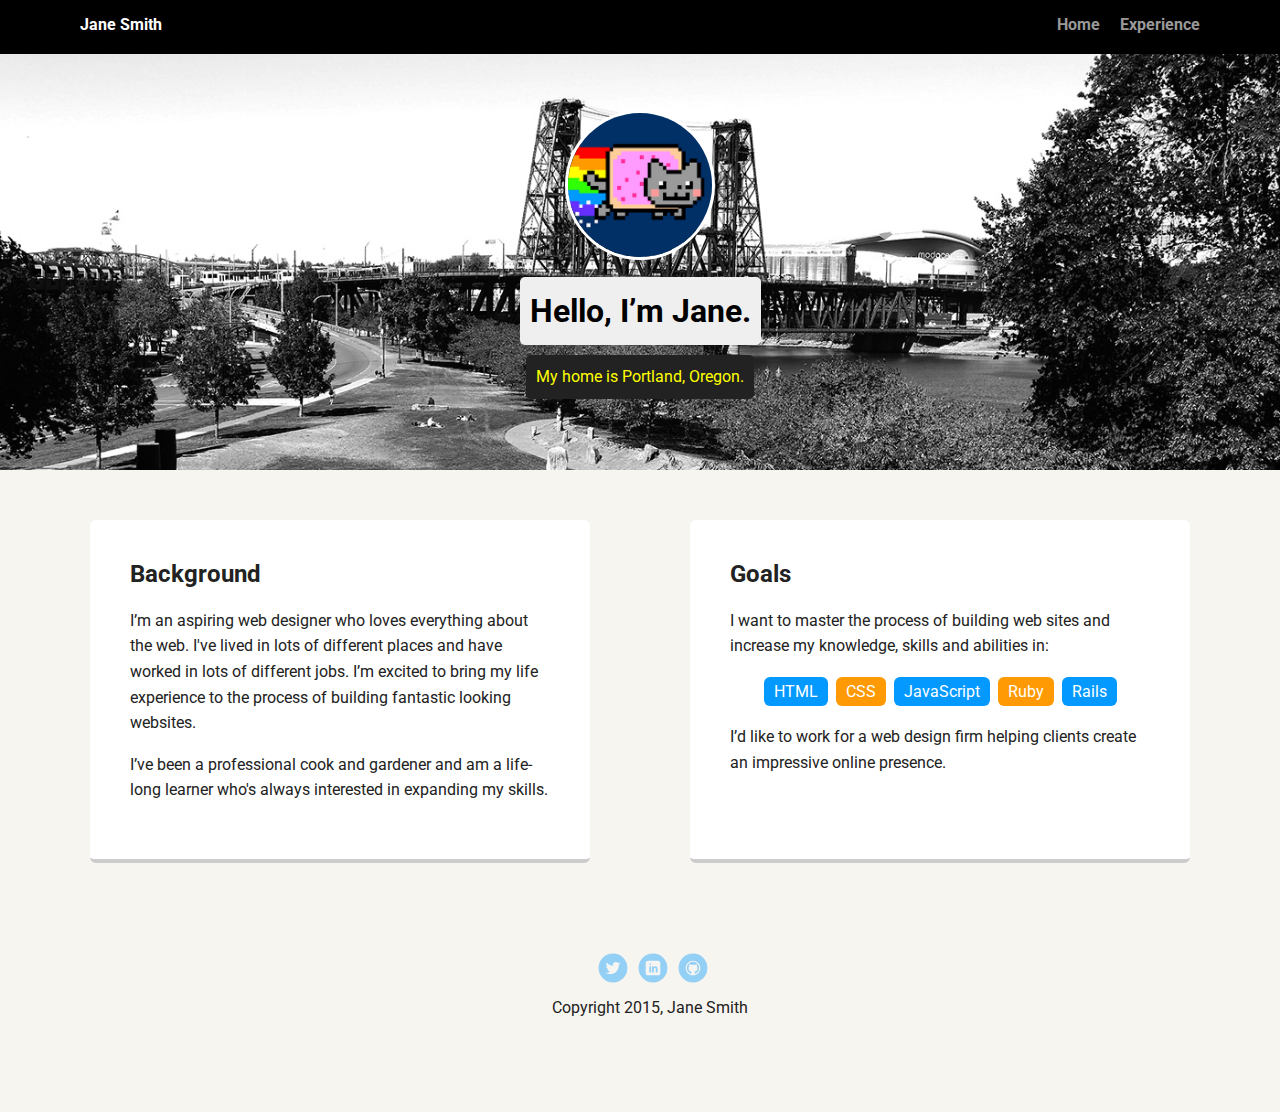
==== portfolio_update_v1/index.html @ b8301a28 "origional project file" ====
<!doctype html>
<html lang="en">
<head>
  <meta charset="utf-8">
  <title>Jane Smith's Profile</title>
  <meta name="viewport" content="width=device-width, initial-scale=1.0">
  <link rel="stylesheet" href="styles.css">
  <link href="https://fonts.googleapis.com/css?family=Muli%7CRoboto:400,300,500,700,900" rel="stylesheet"></head>
  <body>

    <div class="main-nav">
        <ul class="nav">
          <li class="name">Jane Smith</li>
          <li><a href="#">Home</a></li>
          <li><a href="#">Experience</a></li>
        </ul>
    </div>

    <header>
      <img src="images/me.png" alt="Drawing of Jane Smith" class="profile-image">
      <h1 class="tag name">Hello, I’m Jane.</h1>
      <p class="tag location">My home is Portland, Oregon.</p>
    </header>

    <main class="flex">
      <div class="card">
        <h2>Background</h2>
        <p>I’m an aspiring web designer who loves everything about the web. I've lived in lots of different places and have worked in lots of different jobs. I’m excited to bring my life experience to the process of building fantastic looking websites.</p>
        <p>I’ve been a professional cook and gardener and am a life-long learner who's always interested in expanding my skills.</p>
      </div> 

      <div class="card">
        <h2>Goals</h2>
        <p>I want to master the process of building web sites and increase my knowledge, skills and abilities in:</p>
        <ul class="skills">
          <li>HTML</li>
          <li>CSS</li>
          <li>JavaScript</li>
          <li>Ruby</li>
          <li>Rails</li>
        </ul>
        <p>I’d like to work for a web design firm helping clients create an impressive online presence.</p>
      </div> 

    </main>
    <footer>
      <ul>
        <li><a href="#" class="social twitter">Twitter</a></li>
        <li><a href="#" class="social linkedin">LinkedIn</a></li>
        <li><a href="#" class="social github">Github</a></li>
      </ul>
      <p class="copyright">Copyright 2015, Jane Smith</p>
    </footer>
  </body>
  </html>
---- portfolio_update_v1/styles.css ----
/* Global Layout Set-up */
* { 
  box-sizing: border-box;
}
  
body {
  margin: 0;
  padding: 0;
  text-align: center;
  font-family: 'Roboto', sans-serif;
  color: #222;
  background: #f7f5f0;
}
/* Link Styles */

a {
  text-decoration: none;
  color: #999;
}
a:hover {
  color: #6633ff;
}

/* Section Styles */

.main-nav {
  width: 100%;
  background: black;
  min-height: 30px;
  padding: 10px;
  position: fixed;
  text-align: center;
}
.nav {
  display: flex;
  justify-content: space-around;
  font-weight: 700;
  list-style-type: none;
  margin: 0 auto;
  padding: 0;
}

.nav .name {
    display: block;
    margin-right: auto;
    color: white;
}
.nav li {
  padding: 5px 10px 10px 10px;
}
.nav a {
  transition: all .5s;
}
.nav a:hover {
  color: white
}

header {
  text-align: center;
  background: url('images/portland.jpg') no-repeat top center ;
  background-size: cover;
  overflow: hidden;
  padding-top: 60px;
}
header {
  line-height: 1.5;
}
header .profile-image {
  margin-top: 50px;
  width: 150px;
  height: 150px;
  border-radius: 50%;
  border: 3px solid white;
  transition: all .5s;
}
header .profile-image:hover {
  transform: scale(1.2) rotate(5deg);
}
.tag {
  background-color: #efefef;
  color: black;
  padding: 10px;
  border-radius: 5px;
  display: table;
  margin: 10px auto;
} 
.location {
  background-color: #222;
  color: yellow;
}
.card {
  margin: 30px;
  padding: 20px 40px 40px;
  max-width: 500px;
  text-align: left;
  background: #fff;
  border-bottom: 4px solid #ccc;
  border-radius: 6px;
  transition: all .5s;
}
.card:hover {
  border-color: #ff99ff;
}

ul.skills {
  padding: 0;
  text-align: center;
}

.skills li {
  border-radius: 6px;
  display: inline-block;
  background: #ff9904;
  color: white;
  padding: 5px 10px;
  margin: 2px;
}

.skills li:nth-child(odd) {
  background: #0399ff;
}

footer {
  width: 100%;
  min-height: 30px;
  padding: 20px 0 40px 20px;
}

footer .copyright {
  top: -8px;
  font-size: .75em;
}

footer ul {
  list-style-type: none;
  margin: 0;
  padding: 0;
}

footer ul li {
  display: inline-block;
}

a.social {
  display: inline-block;
  text-indent: -9999px;
  margin-left: 5px;
  width: 30px;
  height: 30px;
  background-size: 30px 30px;
  opacity: .4;
  transition: all .5s;
}
a.twitter {
  background-image: url(images/twitter.svg);
}
a.linkedin {
  background-image: url(images/linkedin.svg);
}
a.github {
  background-image: url(images/github.svg);
}
a.social:hover {
  opacity: 1;
}
.clearfix {
  clear: both;
}

/* Styles for larger screens */
@media screen and (min-width: 720px) {
  
  .flex {
      display: -ms-flexbox;      /* TWEENER - IE 10 */
      display: flex; 
      max-width: 1200px;
      -ms-flex-pack: distribute;
      justify-content: space-around;
      margin: 0 auto;
  }

  header {
    min-height: 470px;
  }

  .nav {
    max-width: 1200px;
    padding: 0 30px;
  }


  main {
    padding-top: 20px;
  }

  main p {
    line-height: 1.6em;
  }

  footer {
    font-size: 1.3em;
    max-width: 1200px;
    margin: 40px auto;
  }

}
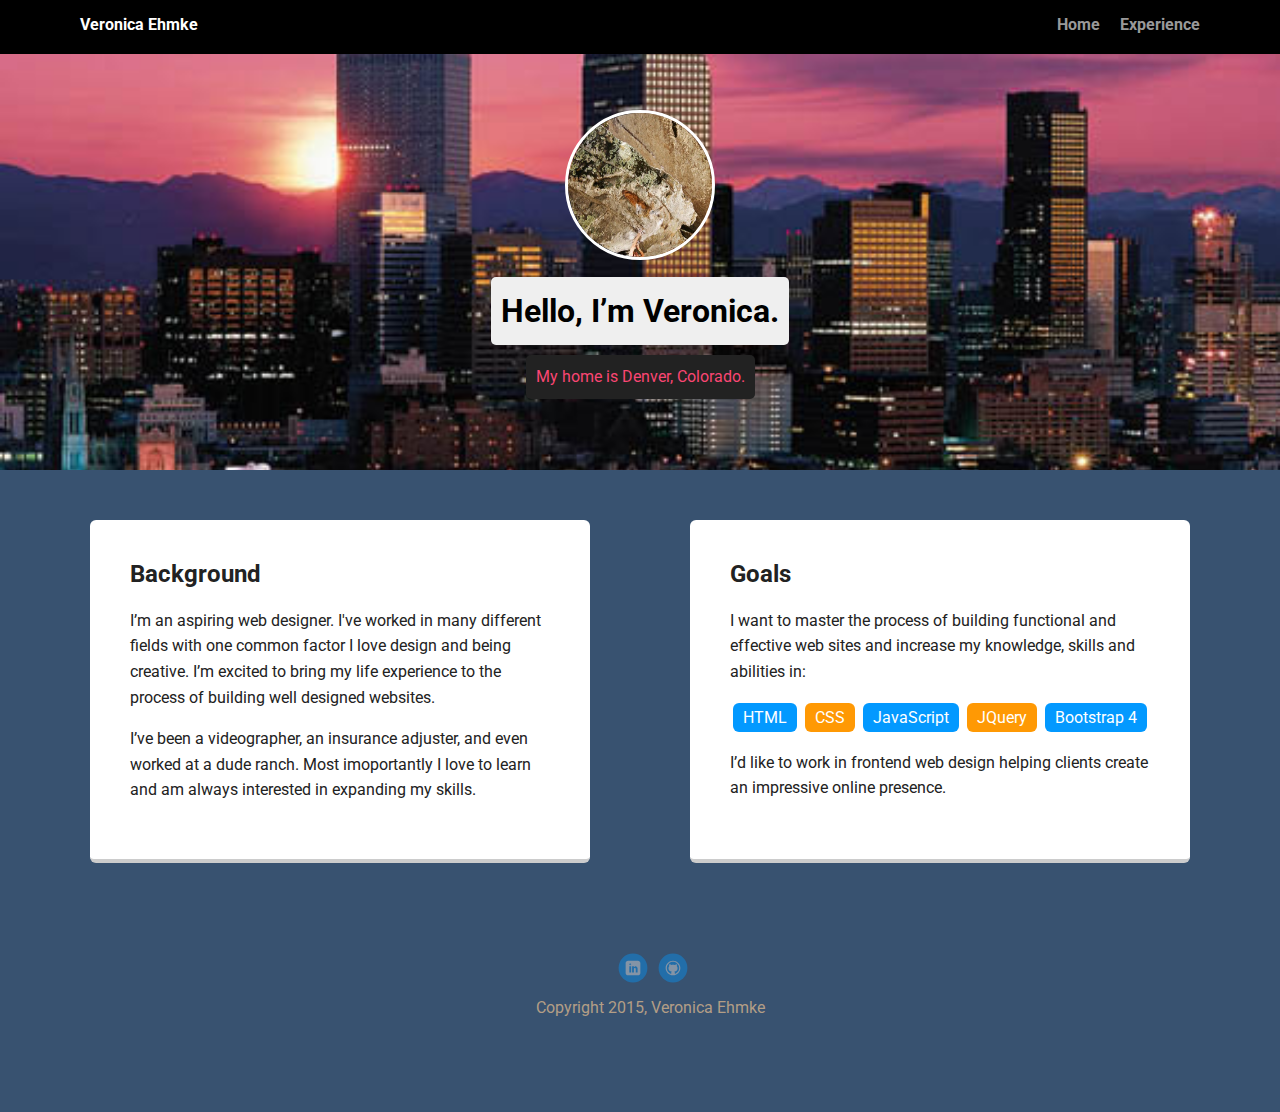
==== commit 420095d3: "updates to photos, color and text" ====
--- a/portfolio_update_v1/index.html
+++ b/portfolio_update_v1/index.html
@@ -2,7 +2,7 @@
 <html lang="en">
 <head>
   <meta charset="utf-8">
-  <title>Jane Smith's Profile</title>
+  <title>Veronica Ehmke's Profile</title>
   <meta name="viewport" content="width=device-width, initial-scale=1.0">
   <link rel="stylesheet" href="styles.css">
   <link href="https://fonts.googleapis.com/css?family=Muli%7CRoboto:400,300,500,700,900" rel="stylesheet"></head>
@@ -10,46 +10,45 @@
 
     <div class="main-nav">
         <ul class="nav">
-          <li class="name">Jane Smith</li>
-          <li><a href="#">Home</a></li>
-          <li><a href="#">Experience</a></li>
+          <li class="name">Veronica Ehmke</li>
+          <li><a href="index.html">Home</a></li>
+          <li><a href="experience.html">Experience</a></li>
         </ul>
     </div>
 
     <header>
-      <img src="images/me.png" alt="Drawing of Jane Smith" class="profile-image">
-      <h1 class="tag name">Hello, I’m Jane.</h1>
-      <p class="tag location">My home is Portland, Oregon.</p>
+      <img src="images/placeimg_640_480_people.jpg" alt="Photo of Veronica Ehmke" class="profile-image">
+      <h1 class="tag name">Hello, I’m Veronica.</h1>
+      <p class="tag location">My home is Denver, Colorado.</p>
     </header>
 
     <main class="flex">
       <div class="card">
         <h2>Background</h2>
-        <p>I’m an aspiring web designer who loves everything about the web. I've lived in lots of different places and have worked in lots of different jobs. I’m excited to bring my life experience to the process of building fantastic looking websites.</p>
-        <p>I’ve been a professional cook and gardener and am a life-long learner who's always interested in expanding my skills.</p>
-      </div> 
+        <p>I’m an aspiring web designer. I've worked in many different fields with one common factor I love design and being creative.  I’m excited to bring my life experience to the process of building well designed websites.</p>
+        <p>I’ve been a videographer, an insurance adjuster, and even worked at a dude ranch.  Most imoportantly I love to learn and am always interested in expanding my skills.</p>
+      </div>
 
       <div class="card">
         <h2>Goals</h2>
-        <p>I want to master the process of building web sites and increase my knowledge, skills and abilities in:</p>
+        <p>I want to master the process of building functional and effective web sites and increase my knowledge, skills and abilities in:</p>
         <ul class="skills">
           <li>HTML</li>
           <li>CSS</li>
           <li>JavaScript</li>
-          <li>Ruby</li>
-          <li>Rails</li>
+          <li>JQuery</li>
+          <li>Bootstrap 4</li>
         </ul>
-        <p>I’d like to work for a web design firm helping clients create an impressive online presence.</p>
-      </div> 
+        <p>I’d like to work in frontend web design helping clients create an impressive online presence.</p>
+      </div>
 
     </main>
     <footer>
       <ul>
-        <li><a href="#" class="social twitter">Twitter</a></li>
-        <li><a href="#" class="social linkedin">LinkedIn</a></li>
-        <li><a href="#" class="social github">Github</a></li>
+        <li><a href="www.linkedin.com/in/veronica-ehmke-1228a0161" target= "_blank" class="social linkedin">LinkedIn</a></li>
+        <li><a href="https://github.com/VeronicaE12" target= "_blank" class="social github">Github</a></li>
       </ul>
-      <p class="copyright">Copyright 2015, Jane Smith</p>
+      <p class="copyright">Copyright 2015, Veronica Ehmke</p>
     </footer>
   </body>
   </html>
--- a/portfolio_update_v1/styles.css
+++ b/portfolio_update_v1/styles.css
@@ -1,15 +1,16 @@
 /* Global Layout Set-up */
-* { 
+* {
   box-sizing: border-box;
 }
-  
+
 body {
   margin: 0;
   padding: 0;
   text-align: center;
   font-family: 'Roboto', sans-serif;
   color: #222;
-  background: #f7f5f0;
+  background: #385270;
+  background-image: url('images/purty-wood.png');
 }
 /* Link Styles */
 
@@ -26,6 +27,7 @@
 .main-nav {
   width: 100%;
   background: black;
+  background-image: url('images/rocky-wall.png');
   min-height: 30px;
   padding: 10px;
   position: fixed;
@@ -57,7 +59,7 @@
 
 header {
   text-align: center;
-  background: url('images/portland.jpg') no-repeat top center ;
+  background: url('images/denver-colorado.jpg') no-repeat top center;
   background-size: cover;
   overflow: hidden;
   padding-top: 60px;
@@ -83,10 +85,10 @@
   border-radius: 5px;
   display: table;
   margin: 10px auto;
-} 
+}
 .location {
   background-color: #222;
-  color: yellow;
+  color: #FA4673;
 }
 .card {
   margin: 30px;
@@ -99,7 +101,7 @@
   transition: all .5s;
 }
 .card:hover {
-  border-color: #ff99ff;
+  border-color: #FA4673;
 }
 
 ul.skills {
@@ -129,6 +131,7 @@
 footer .copyright {
   top: -8px;
   font-size: .75em;
+  color: #B39E86;
 }
 
 footer ul {
@@ -169,10 +172,10 @@
 
 /* Styles for larger screens */
 @media screen and (min-width: 720px) {
-  
+
   .flex {
       display: -ms-flexbox;      /* TWEENER - IE 10 */
-      display: flex; 
+      display: flex;
       max-width: 1200px;
       -ms-flex-pack: distribute;
       justify-content: space-around;
@@ -204,4 +207,3 @@
   }
 
 }
-
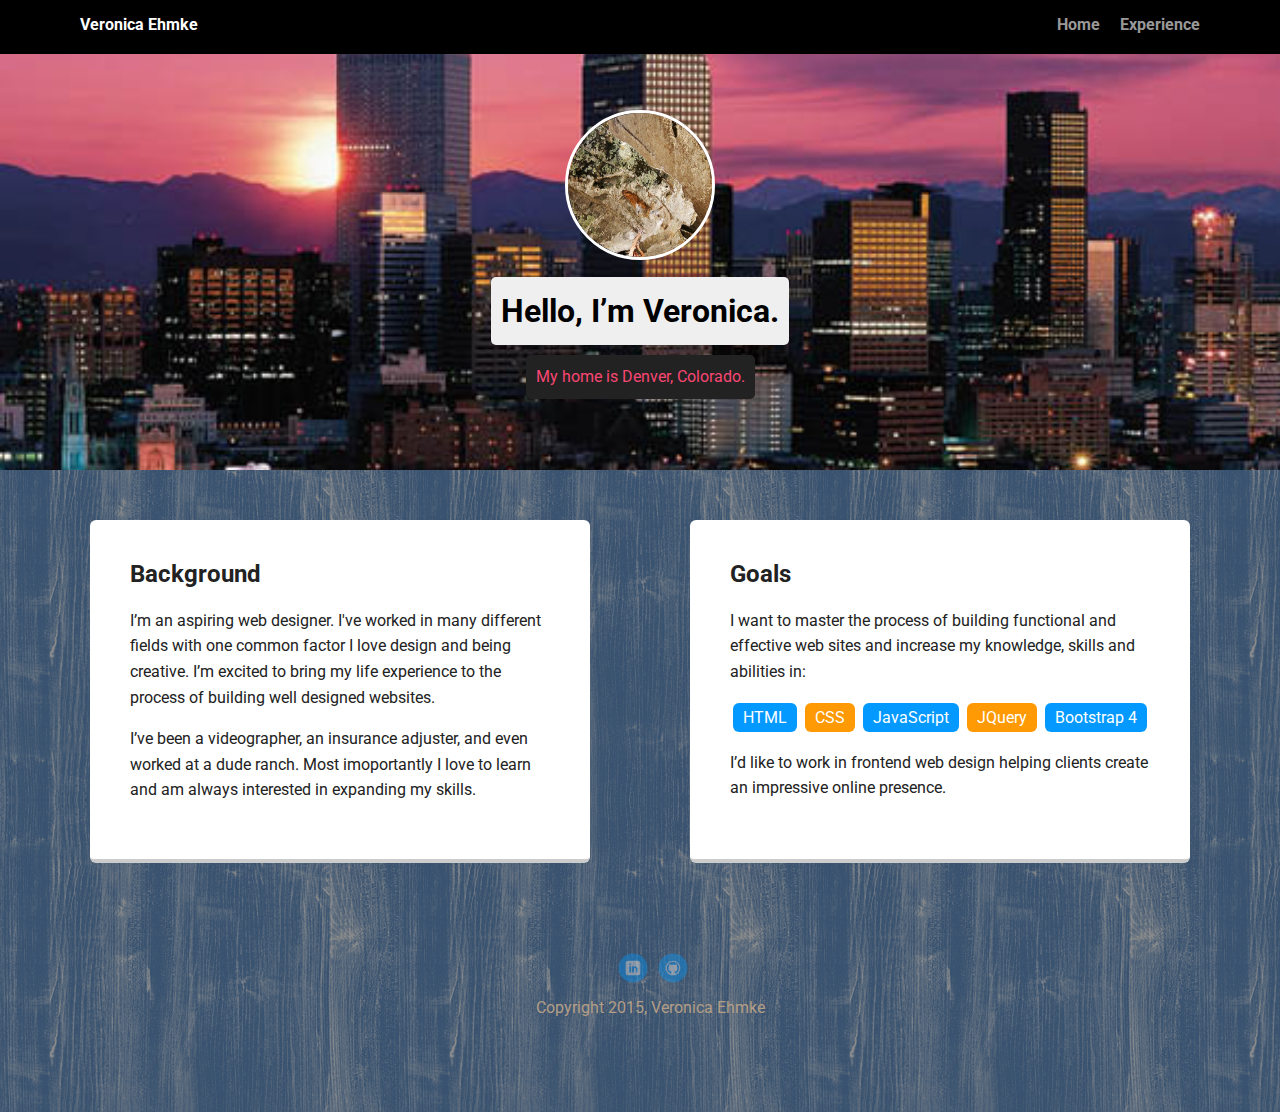
==== commit 93cae252: "second page added" ====
--- a/portfolio_update_v1/index.html
+++ b/portfolio_update_v1/index.html
@@ -45,7 +45,7 @@
     </main>
     <footer>
       <ul>
-        <li><a href="www.linkedin.com/in/veronica-ehmke-1228a0161" target= "_blank" class="social linkedin">LinkedIn</a></li>
+        <li><a href="https://www.linkedin.com/in/veronica-ehmke-1228a0161" target= "_blank" class="social linkedin">LinkedIn</a></li>
         <li><a href="https://github.com/VeronicaE12" target= "_blank" class="social github">Github</a></li>
       </ul>
       <p class="copyright">Copyright 2015, Veronica Ehmke</p>
--- a/portfolio_update_v1/styles.css
+++ b/portfolio_update_v1/styles.css
@@ -27,7 +27,6 @@
 .main-nav {
   width: 100%;
   background: black;
-  background-image: url('images/rocky-wall.png');
   min-height: 30px;
   padding: 10px;
   position: fixed;
@@ -78,6 +77,14 @@
 header .profile-image:hover {
   transform: scale(1.2) rotate(5deg);
 }
+.project {
+  margin-top: 50px;
+  width: 350px;
+  height: 350px;
+  border-radius: 5px;
+  border: 3px solid white;
+}
+
 .tag {
   background-color: #efefef;
   color: black;
@@ -103,7 +110,12 @@
 .card:hover {
   border-color: #FA4673;
 }
-
+.pastProject {
+  margin: 50px;
+  padding: 50px 40px 40px;
+  max-width: 500px;
+
+}
 ul.skills {
   padding: 0;
   text-align: center;
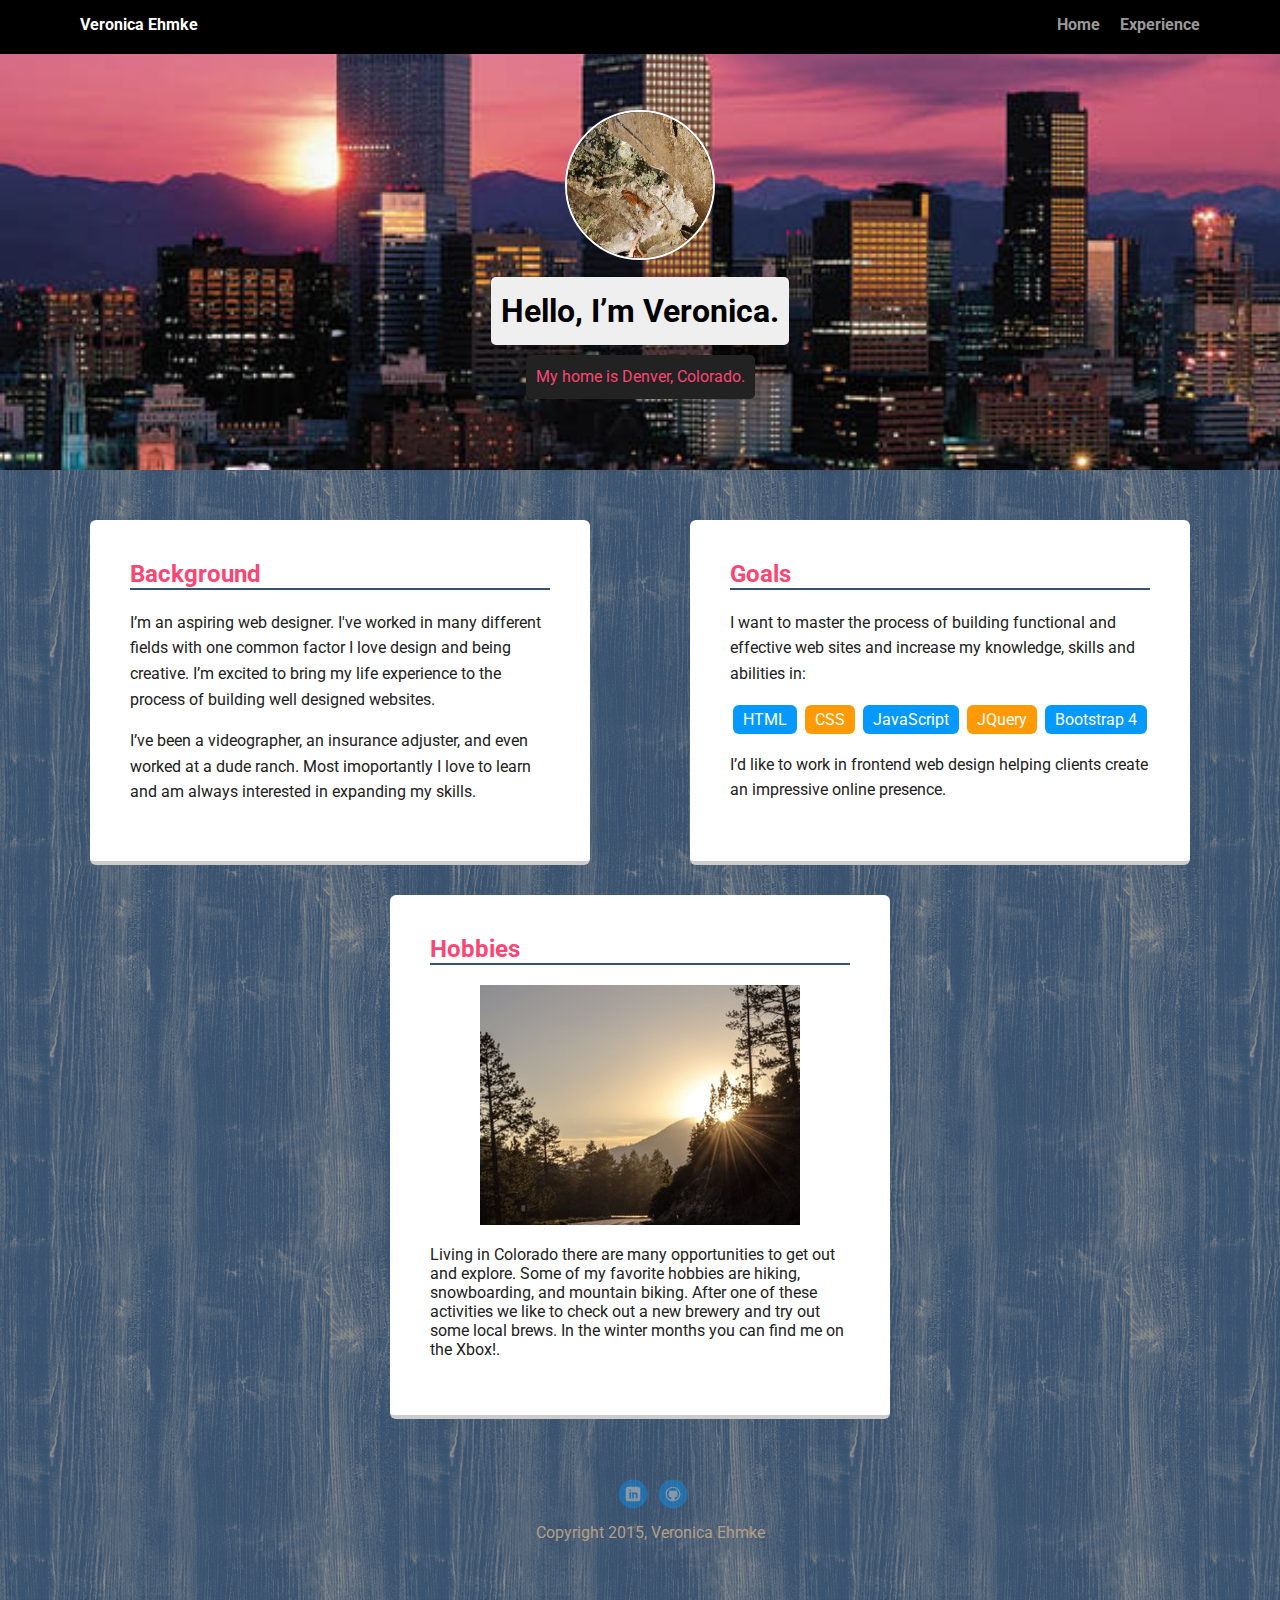
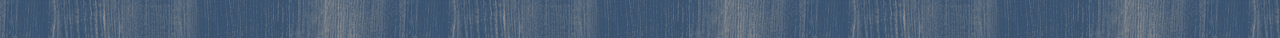
==== commit 814a026c: "finished page" ====
--- a/portfolio_update_v1/index.html
+++ b/portfolio_update_v1/index.html
@@ -41,8 +41,13 @@
         </ul>
         <p>I’d like to work in frontend web design helping clients create an impressive online presence.</p>
       </div>
-
     </main>
+    <div class= "hobbies">
+    <h2>Hobbies</h2>
+    <img src= "images/nature.jpg" alt= "mountain scenery" class= "mountains">
+    <p>Living in Colorado there are many opportunities to get out and explore. Some of my favorite hobbies are hiking, snowboarding, and mountain biking.
+      After one of these activities we like to check out a new brewery and try out some local brews. In the winter months you can find me on the Xbox!.</p>
+    </div>
     <footer>
       <ul>
         <li><a href="https://www.linkedin.com/in/veronica-ehmke-1228a0161" target= "_blank" class="social linkedin">LinkedIn</a></li>
--- a/portfolio_update_v1/styles.css
+++ b/portfolio_update_v1/styles.css
@@ -21,7 +21,10 @@
 a:hover {
   color: #6633ff;
 }
-
+h2 {
+  color: #FA4673;
+  border-bottom: solid 2px #385270;
+}
 /* Section Styles */
 
 .main-nav {
@@ -71,8 +74,8 @@
   width: 150px;
   height: 150px;
   border-radius: 50%;
-  border: 3px solid white;
-  transition: all .5s;
+  border: 2px solid white;
+  transition: all .7s;
 }
 header .profile-image:hover {
   transform: scale(1.2) rotate(5deg);
@@ -114,7 +117,21 @@
   margin: 50px;
   padding: 50px 40px 40px;
   max-width: 500px;
-
+}
+.hobbies {
+  display: block;
+  clear: both;
+  margin: 0 auto;
+  padding: 20px 40px 40px;
+  max-width: 500px;
+  text-align: left;
+  background: #fff;
+  border-bottom: 4px solid #ccc;
+  border-radius: 6px;
+  transition: all .5s;
+}
+.mountains {
+  margin-left: 50px;
 }
 ul.skills {
   padding: 0;
